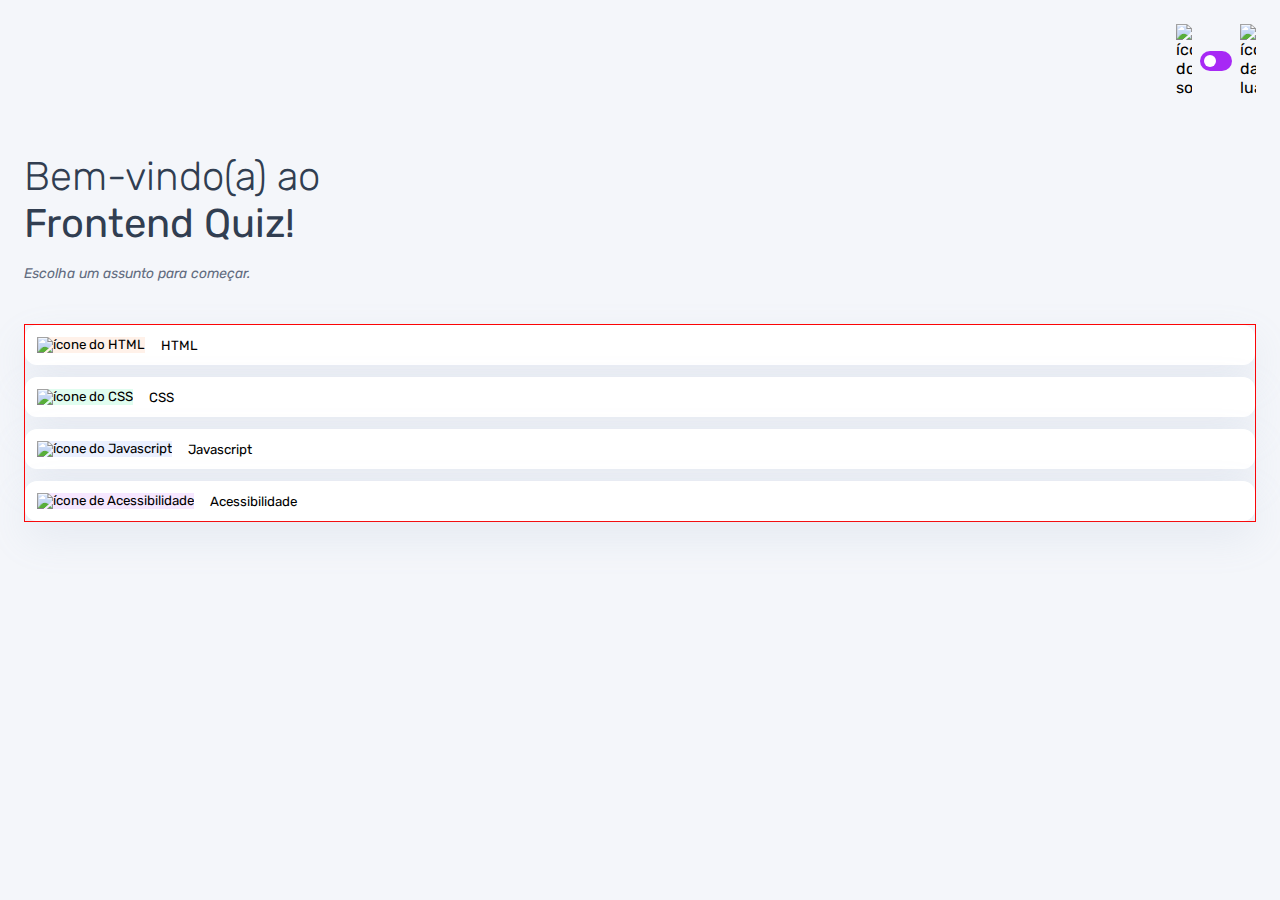
==== index.html @ 8034afbf "primeira parte da estilização dos botões de assunto" ====
<!DOCTYPE html>
<html lang="pt-BR">
<head>
    <meta charset="UTF-8">
    <meta name="viewport" content="width=device-width, initial-scale=1.0">
    <link rel="preconnect" href="https://fonts.googleapis.com">
    <link rel="preconnect" href="https://fonts.gstatic.com" crossorigin>
    <link href="https://fonts.googleapis.com/css2?family=Rubik:ital,wght@0,300..900;1,300..900&display=swap" rel="stylesheet">
    <link rel="stylesheet" href="style.css">
    <title>Quiz App</title>
</head>
<body>
    <header>
        <div class="tema">
            <img src="./assets/images/icon-sun-dark.svg" alt="ícone do sol">
            <button>
                <div></div>
            </button>
            <img src="./assets/images/icon-moon-dark.svg" alt="ícone da lua">
        </div>
    </header>

    <main>
        <section class="boas_vindas">
            <h1>
                Bem-vindo(a) ao <br>
                <strong>Frontend Quiz!</strong>
            </h1>

            <p>Escolha um assunto para começar.</p>
        </section>

        <section class="assuntos">
            <button class="botao_html">
                <div>
                    <img src="./assets/images/icon-html.svg" alt="ícone do HTML">
                </div>
                HTML
            </button>

            <button class="botao_css">
                <div>
                    <img src="./assets/images/icon-css.svg" alt="ícone do CSS">
                </div>
                CSS
            </button>

            <button class="botao_javascript">
                <div>
                    <img src="./assets/images/icon-js.svg" alt="ícone do Javascript">
                </div>
                Javascript
            </button>

            <button class="botao_acessibilidade">
                <div>
                    <img src="./assets/images/icon-accessibility.svg" alt="ícone de Acessibilidade">
                </div>
                Acessibilidade
            </button>
        </section>
    </main>
</body>
</html>
---- style.css ----
* {
    margin: 0;
    padding: 0;
    box-sizing: border-box;
    font-family: "Rubik", sans-serif;
    --webkit-font-smoothing: antialiased;
}

:root {
    --bg-color: #f4f6fa;
    --purple: #a729f5;
    --primary-text-color: #313e51;
    --secondary-text-color: #626c7f;
    --button-bg: #fff;
    --shadow: 0px 16px 40px 0px rgba(143, 160, 193, 0.14);
    --bg-html: #fff1e9;
    --bg-css: #e0fdef;
    --bg-javascript: #ebf0ff;
    --bg-acessibilidade: #f6e7ff;
    --white: #fff;
    --bg-mobile: url(./assets/images/pattern-background-mobile-light.svg);
}

body {
    height: 100svh;
    background: var(--bg-mobile) var(--bg-color);
    background-repeat: no-repeat;
    background-size: cover;
}

header {
    padding: 16px 24px;
    display: flex;
    justify-content: flex-end;
}

.tema {
    padding: 8px 0;
    display: flex;
    align-items: center;
    gap: 8px;
}

.tema img {
    width: 16px;
}

.tema button {
    height: 20px;
    width: 32px;
    background: var(--purple);
    border: 0;
    border-radius: 999px;
    padding: 4px;
}

.tema button div {
    background: var(--white);
    width: 12px;
    height: 12px;
    border-radius: 999px;
}

main {
    padding: 32px 24px;
}

.boas_vindas {
    margin-bottom: 40px;
}

.boas_vindas h1 {
    font-size: 40px;
    font-weight: 300;
    color: var(--primary-text-color);
    margin-bottom: 16px;
}

.boas_vindas h1 strog {
    font-weight: 500;
}

.boas_vindas p {
    color: var(--secondary-text-color);
    font-size: 14px;
    line-height: 150%;
    font-style: italic;
}

.assuntos {
    border: 1px solid red;

    display: flex;
    flex-direction: column;
    gap: 12px;
}

.assuntos button {
    border: none;
    background: var(--button-bg);
    display: flex;
    align-items: center;
    gap: 16px;
    padding: 12px;
    border-radius: 12px;
    box-shadow: var(--shadow);
}

.botao_html div {
    background: var(--bg-html);
}

.botao_css div {
    background: var(--bg-css);
}

.botao_javascript div {
    background: var(--bg-javascript);
}

.botao_acessibilidade div {
    background: var(--bg-acessibilidade);
}
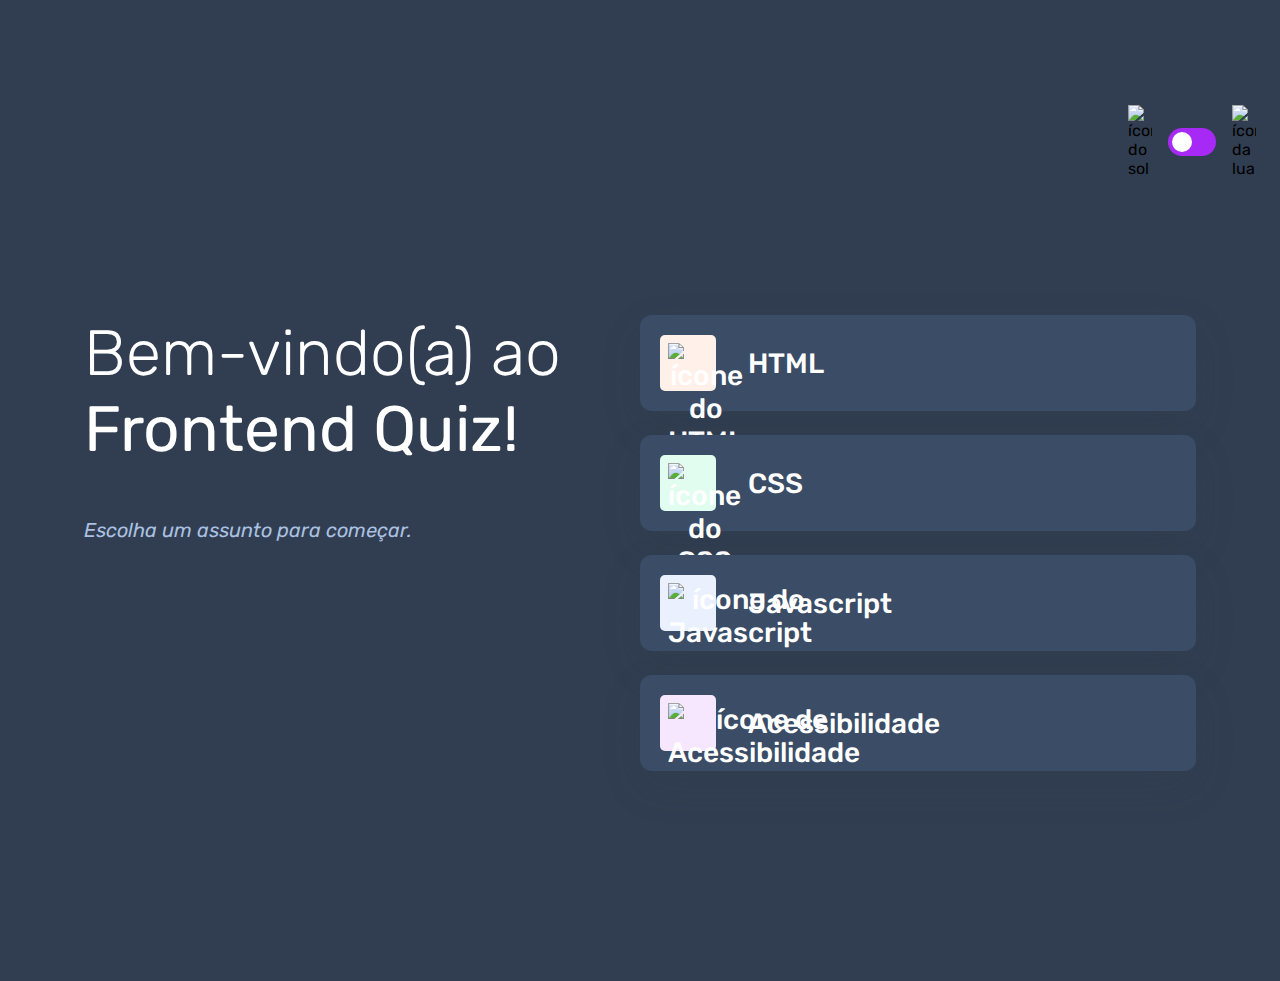
==== commit 1a0b2c3d: "adaptação das cores para o tema escuro" ====
--- a/index.html
+++ b/index.html
@@ -9,7 +9,7 @@
     <link rel="stylesheet" href="style.css">
     <title>Quiz App</title>
 </head>
-<body>
+<body class="escuro">
     <header>
         <div class="tema">
             <img src="./assets/images/icon-sun-dark.svg" alt="ícone do sol">
--- a/style.css
+++ b/style.css
@@ -19,6 +19,17 @@
     --bg-acessibilidade: #f6e7ff;
     --white: #fff;
     --bg-mobile: url(./assets/images/pattern-background-mobile-light.svg);
+    --bg-desktop: url(./assets/images/pattern-background-desktop-light.svg);
+}
+
+body.escuro {
+    --bg-color: #313e51;
+    --bg-mobile: url(./assets/images/pattern-background-mobile-dark.svg);
+    --bg-desktop: url(./assets/images/pattern-background-desktop-dark.svg);
+    --primary-text-color: #fff;
+    --secondary-text-color: #abc1e1;
+    --button-bg: #3b4d66;
+    --shadow: 0px 16px 40px 0px rgba(49, 62, 81, 0.14);
 }
 
 body {
@@ -88,8 +99,6 @@
 }
 
 .assuntos {
-    border: 1px solid red;
-
     display: flex;
     flex-direction: column;
     gap: 12px;
@@ -104,6 +113,20 @@
     padding: 12px;
     border-radius: 12px;
     box-shadow: var(--shadow);
+    font-size: 18px;
+    font-weight: 500;
+    color: var(--primary-text-color);
+}
+
+.assuntos button div {
+    width: 40px;
+    height: 40px;
+    padding: 5px;
+    border-radius: 5px;
+}
+
+.assuntos button img {
+    width: 100%;
 }
 
 .botao_html div {
@@ -120,4 +143,69 @@
 
 .botao_acessibilidade div {
     background: var(--bg-acessibilidade);
+}
+
+@media(min-width: 1100px) {
+    body {
+        background: var(--bg-desktop) var(--bg-color);
+        background-size: cover;
+        background-repeat: no-repeat;
+    }
+
+    header  {
+        margin-block: 81px;
+    }
+
+    .tema {
+        gap: 16px;
+    }
+
+    .tema img {
+        width: 24px;
+    }
+
+    .tema button {
+        width: 48px;
+        height: 28px;
+    }
+
+    .tema button div {
+        width: 20px;
+        height: 20px;
+    }
+
+    main {
+        display: flex;
+        max-width: 1160px;
+        margin-inline: auto;
+    }
+
+    section {
+        width: 100%;
+    }
+
+    .boas_vindas h1 {
+        font-size: 64px;
+        margin-bottom: 48px;
+    }
+
+    .boas_vindas p {
+        font-size: 20px;
+    }
+
+    .assuntos {
+        gap: 24px;
+    }
+
+    .assuntos button {
+        font-size: 28px;
+        padding: 20px;
+        gap: 32px;
+    }
+
+    .assuntos button div {
+        width: 56px;
+        height: 56px;
+        padding: 8px;
+    } 
 }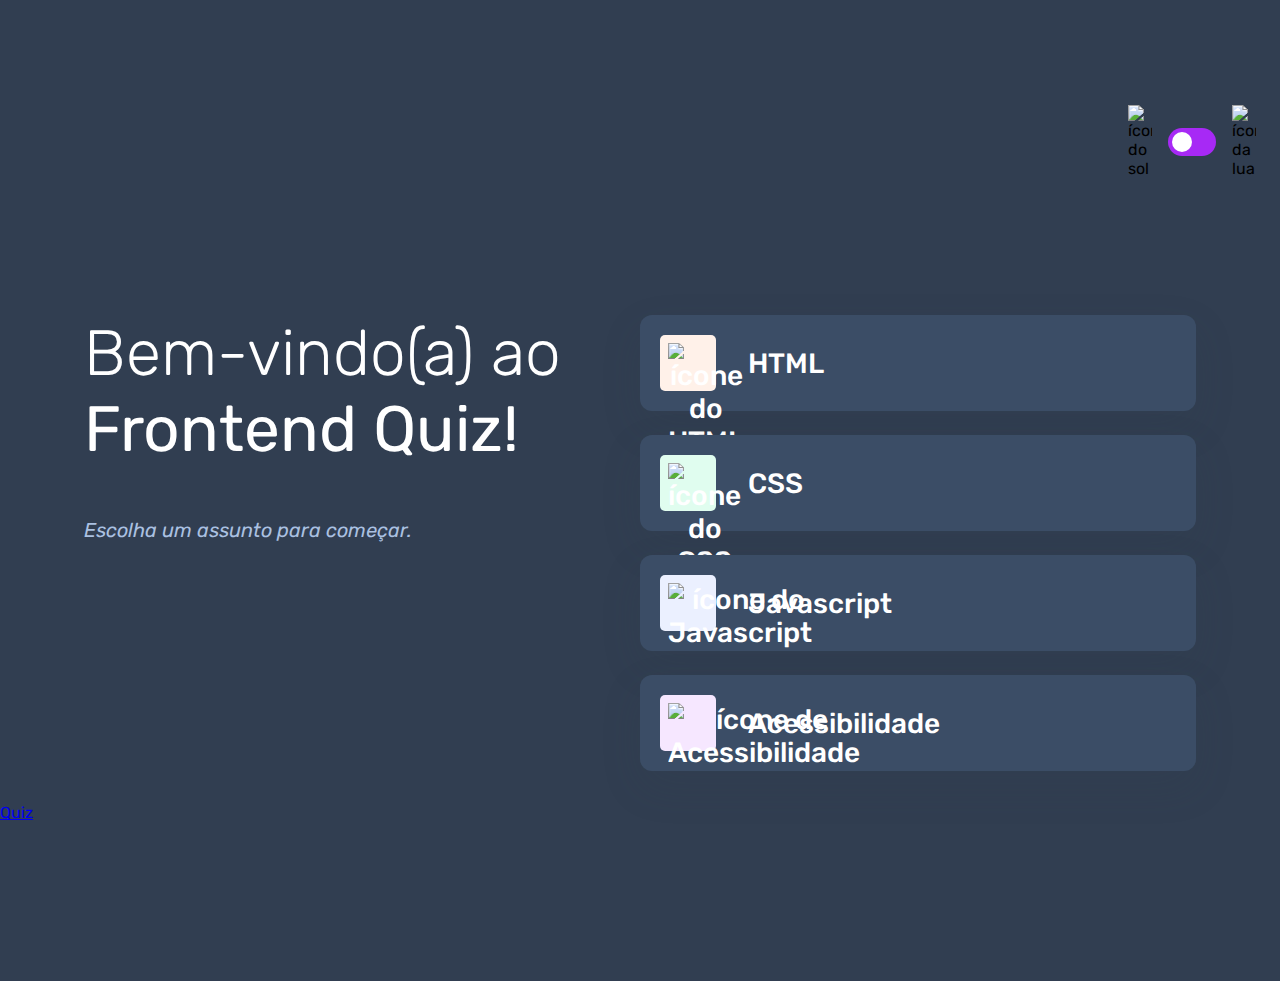
==== commit 1a10f830: "criação da págia do quiz" ====
--- a/index.html
+++ b/index.html
@@ -60,5 +60,7 @@
             </button>
         </section>
     </main>
+
+    <a href="./pages/quiz/quiz.html">Quiz</a>
 </body>
 </html>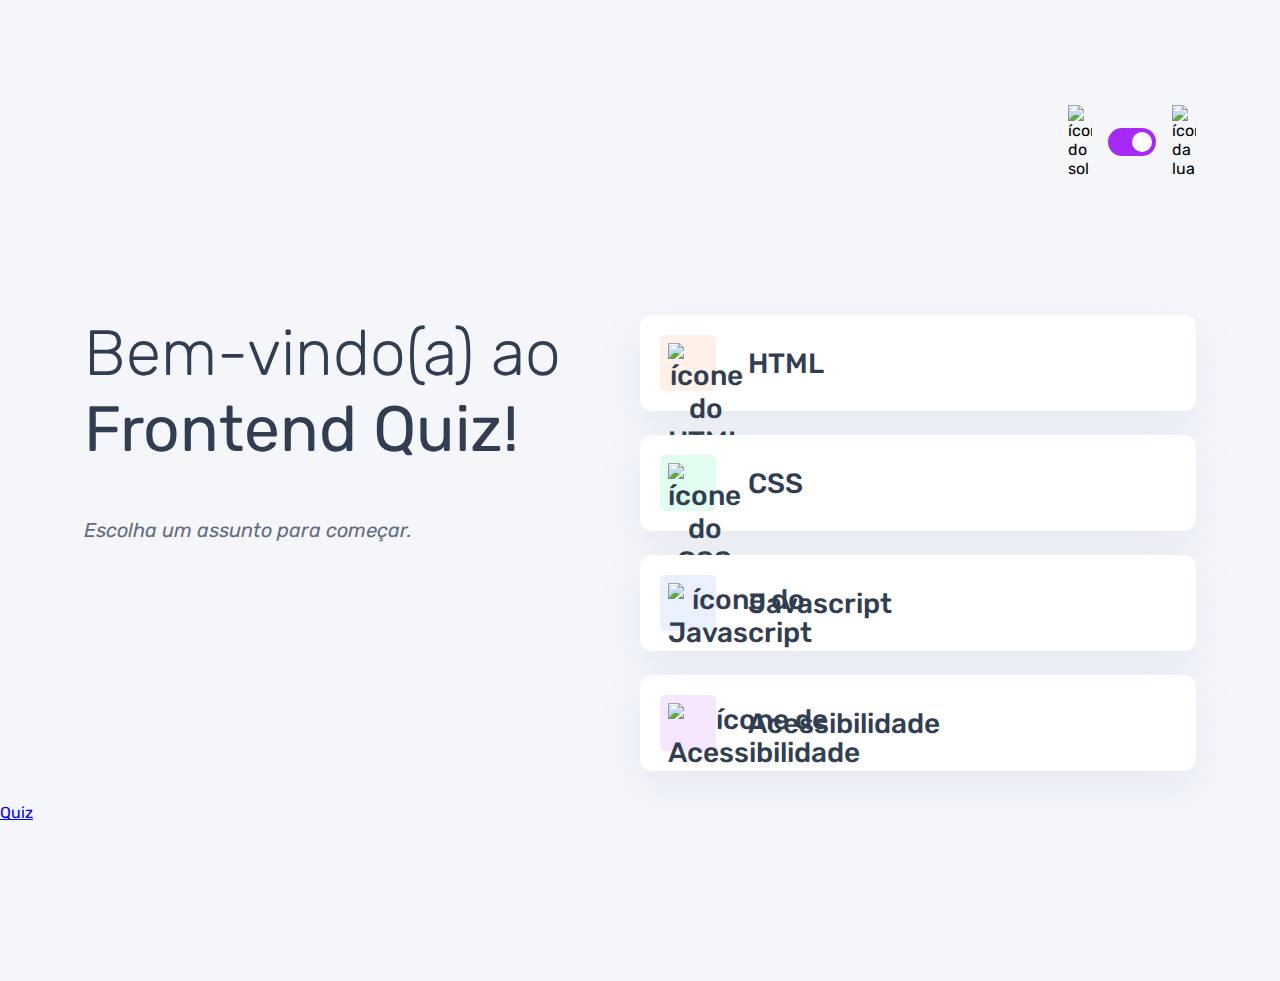
==== commit 2de34409: "primeiros ajustes do tema no javascript" ====
--- a/index.html
+++ b/index.html
@@ -7,9 +7,10 @@
     <link rel="preconnect" href="https://fonts.gstatic.com" crossorigin>
     <link href="https://fonts.googleapis.com/css2?family=Rubik:ital,wght@0,300..900;1,300..900&display=swap" rel="stylesheet">
     <link rel="stylesheet" href="style.css">
+    <script src="./script.js" defer></script>
     <title>Quiz App</title>
 </head>
-<body class="escuro">
+<body>
     <header>
         <div class="tema">
             <img src="./assets/images/icon-sun-dark.svg" alt="ícone do sol">
--- a/style.css
+++ b/style.css
@@ -43,6 +43,8 @@
     padding: 16px 24px;
     display: flex;
     justify-content: flex-end;
+    max-width: 1160px;
+    margin-inline: auto;
 }
 
 .tema {
@@ -63,6 +65,8 @@
     border: 0;
     border-radius: 999px;
     padding: 4px;
+    display: flex;
+    justify-content: flex-end;
 }
 
 .tema button div {
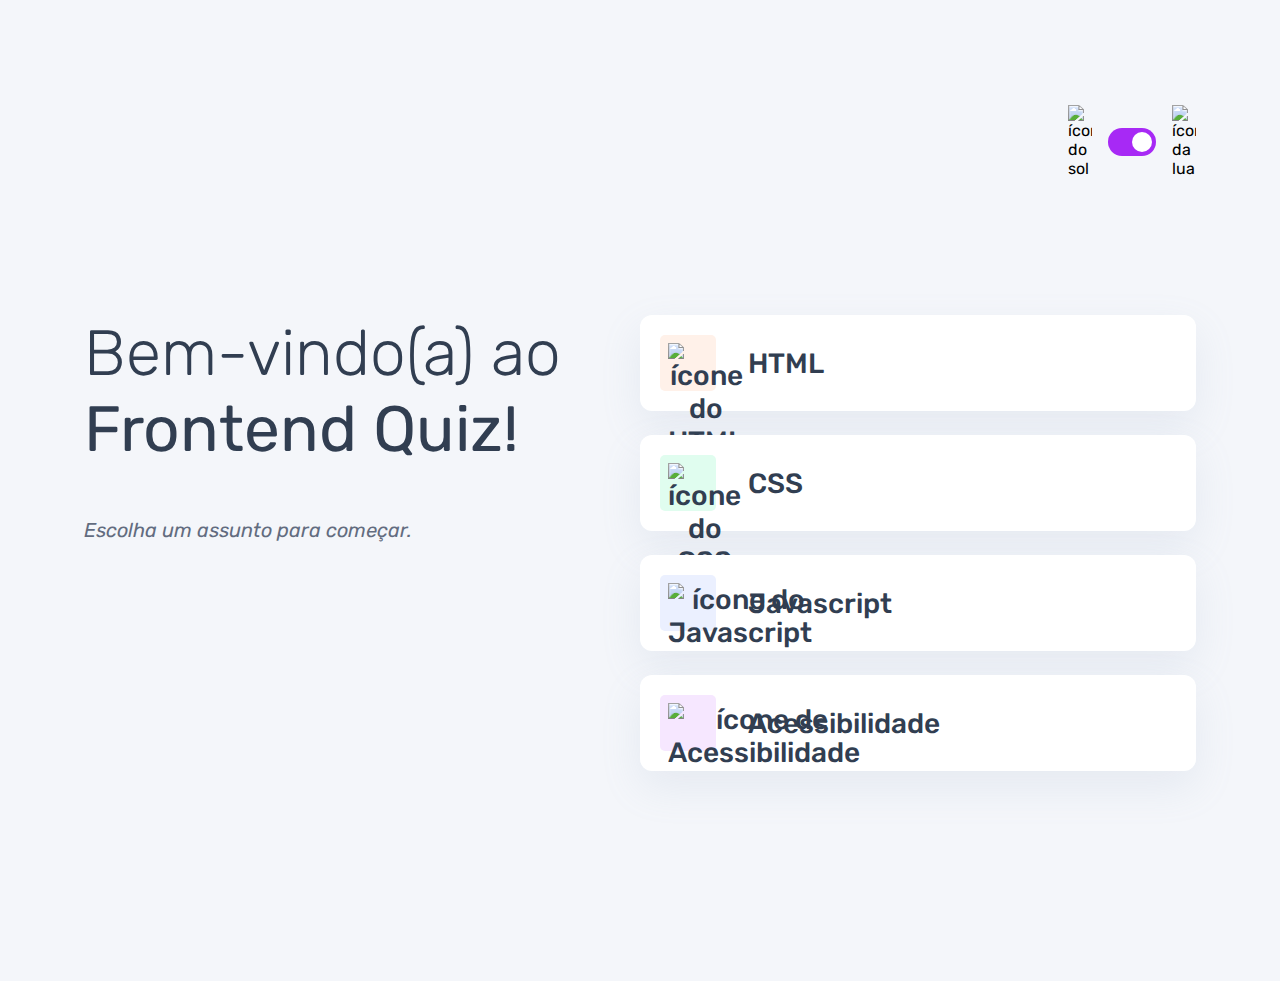
==== commit e151c07b: "adicionada a função para escolher o tema do quiz no index.html" ====
--- a/index.html
+++ b/index.html
@@ -7,7 +7,7 @@
     <link rel="preconnect" href="https://fonts.gstatic.com" crossorigin>
     <link href="https://fonts.googleapis.com/css2?family=Rubik:ital,wght@0,300..900;1,300..900&display=swap" rel="stylesheet">
     <link rel="stylesheet" href="style.css">
-    <script src="./script.js" defer></script>
+    <script src="./script.js" type="module" defer></script>
     <title>Quiz App</title>
 </head>
 <body>
@@ -61,7 +61,5 @@
             </button>
         </section>
     </main>
-
-    <a href="./pages/quiz/quiz.html">Quiz</a>
 </body>
 </html>--- a/style.css
+++ b/style.css
@@ -66,6 +66,7 @@
     border-radius: 999px;
     padding: 4px;
     display: flex;
+    cursor: pointer;
     justify-content: flex-end;
 }
 
@@ -120,6 +121,7 @@
     font-size: 18px;
     font-weight: 500;
     color: var(--primary-text-color);
+    cursor: pointer;
 }
 
 .assuntos button div {
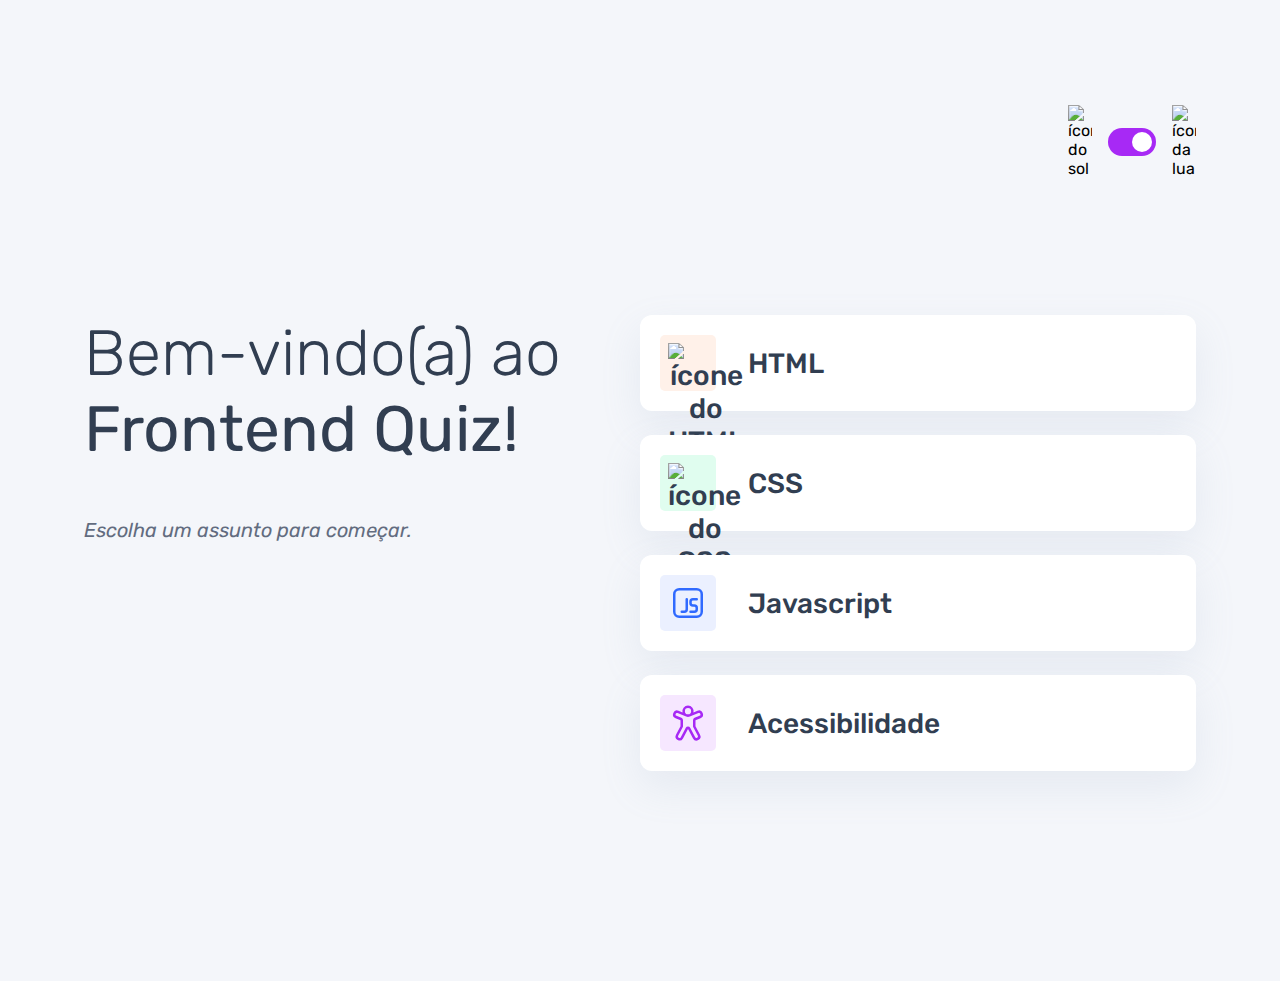
==== commit 9a0a24f0: "alteração dinâmica do assunto da página" ====
--- a/index.html
+++ b/index.html
@@ -48,14 +48,14 @@
 
             <button class="botao_javascript">
                 <div>
-                    <img src="./assets/images/icon-js.svg" alt="ícone do Javascript">
+                    <img src="./assets/images/icon-javascript.svg" alt="ícone do Javascript">
                 </div>
                 Javascript
             </button>
 
             <button class="botao_acessibilidade">
                 <div>
-                    <img src="./assets/images/icon-accessibility.svg" alt="ícone de Acessibilidade">
+                    <img src="./assets/images/icon-acessibilidade.svg" alt="ícone de Acessibilidade">
                 </div>
                 Acessibilidade
             </button>
